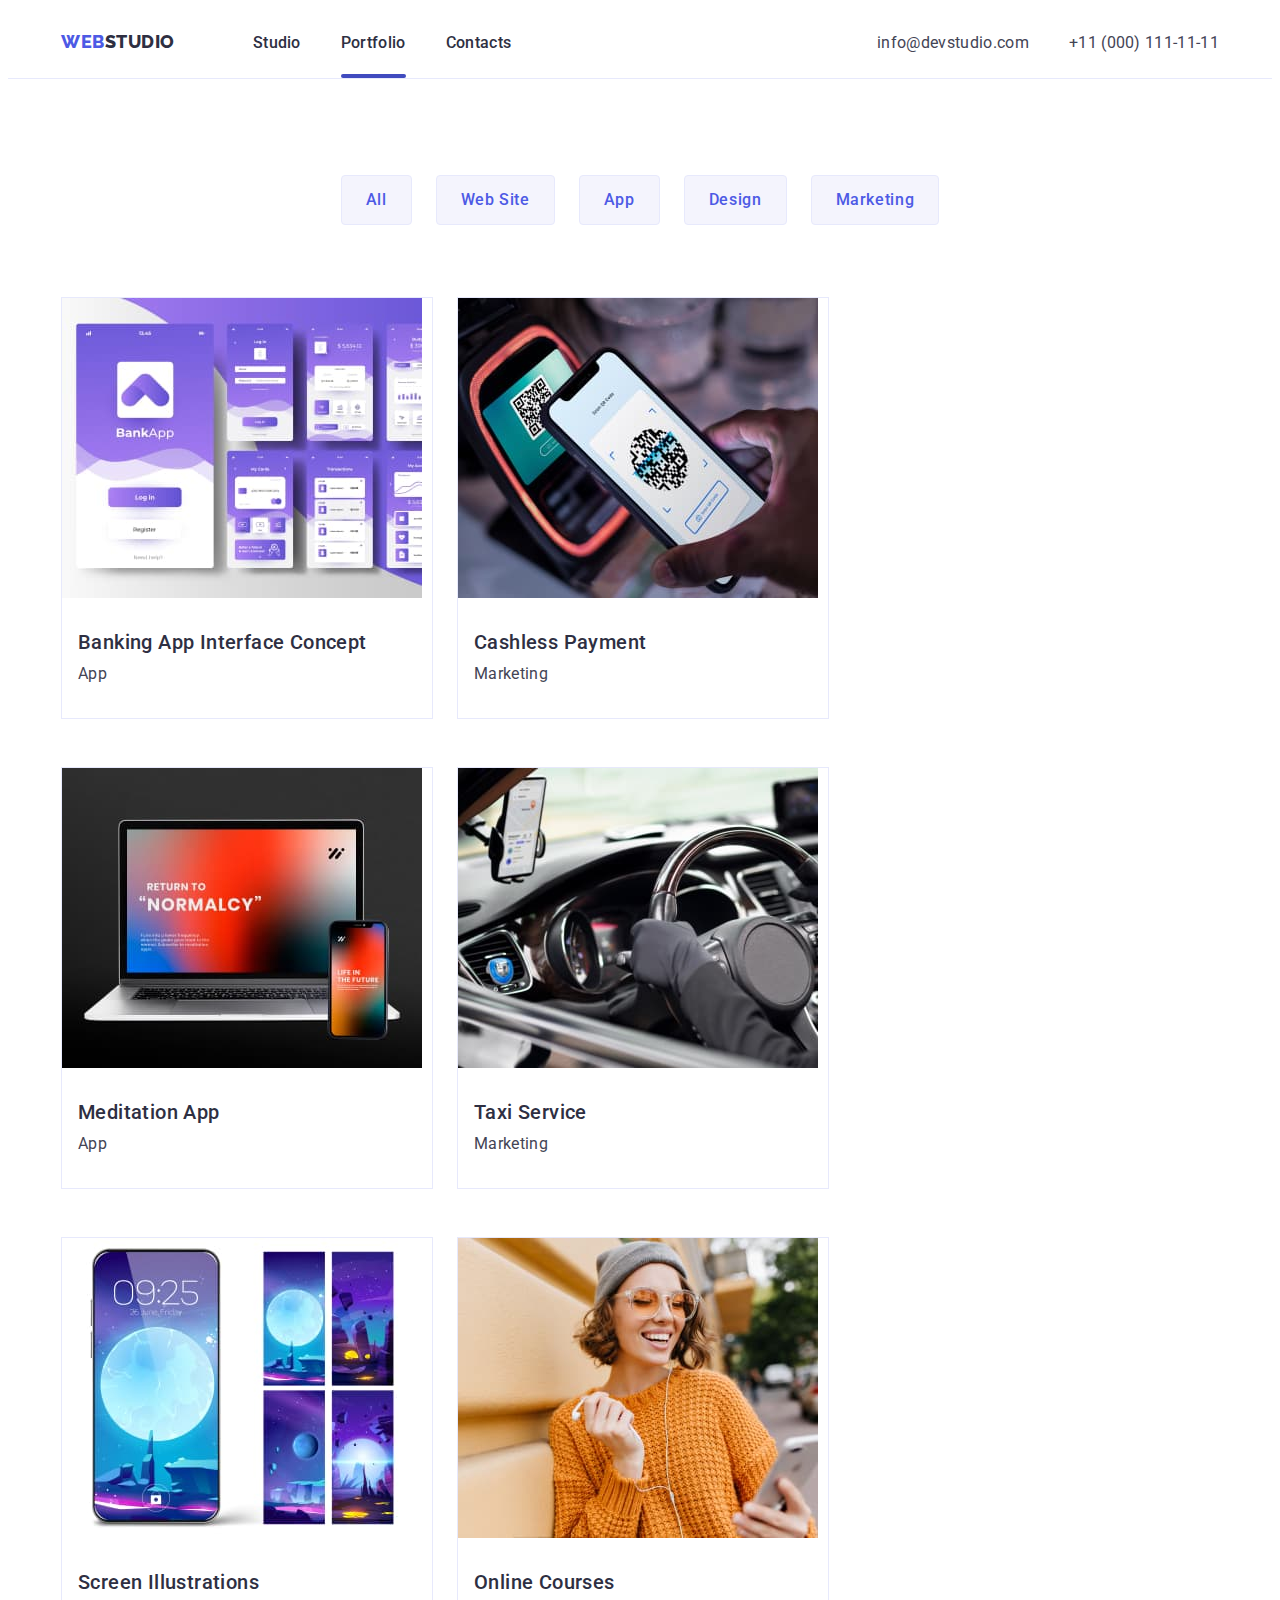
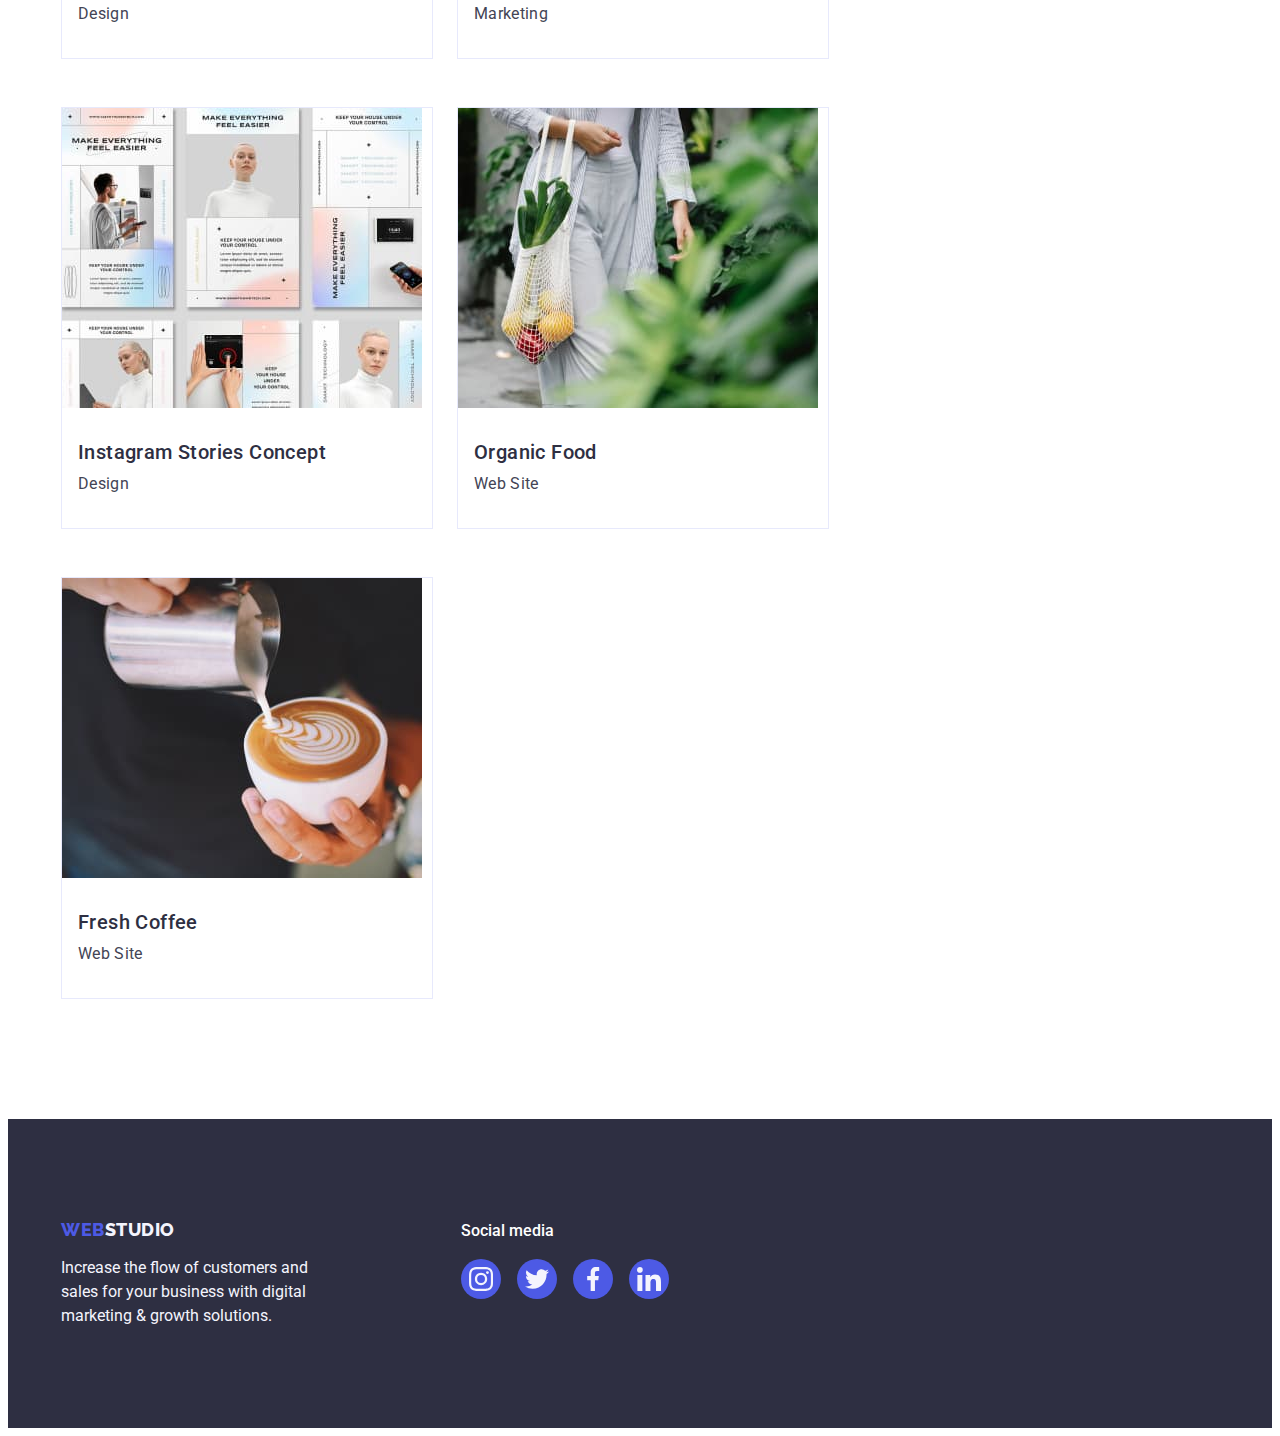
==== portfolio.html @ f5958196 "victori" ====
<!DOCTYPE html>
<html lang="en">

<head>
    <meta charset="UTF-8">
    <meta http-equiv="X-UA-Compatible" content="IE=edge">
    <meta name="viewport" content="width=device-width, initial-scale=1.0">
    <title>WebStudio</title>
    <link href="https://fonts.googleapis.com/css2?family=Raleway:wght@800&family=Roboto:wght@400;500;700&display=swap"
        rel="stylesheet" />
    <link rel="preconnect" href="https://fonts.googleapis.com">
    <link rel="preconnect" href="https://fonts.gstatic.com" crossorigin>
    <link rel="stylesheet" href="https://cdnjs.cloudflare.com/ajax/libs/modern-normalize/1.1.0/modern-normalize.min.css"
        integrity="sha512-wpPYUAdjBVSE4KJnH1VR1HeZfpl1ub8YT/NKx4PuQ5NmX2tKuGu6U/JRp5y+Y8XG2tV+wKQpNHVUX03MfMFn9Q=="
        crossorigin="anonymous" referrerpolicy="no-referrer" />
    <link rel="stylesheet" href="./css/styles.css" />
</head>

<body>
    <!-- Шапка сайта -->
    <header class="header-nav">
        <div class="container navigation">

            <nav class="navigation">
                <a class="logo link" href="./index.html">Web<span class="web-logo">Studio</span></a>
                <ul class="list menu">
                    <li class="roster"><a class="link-nav link" href="./index.html">Studio</a></li>
                    <li class="roster"><a class="link-nav link active" href="./portfolio.html">Portfolio</a></li>
                    <li class="roster"><a class="link-nav link" href="./contacts.html">Contacts</a></li>
                </ul>
            </nav>
            <address class="add">
                <ul class="telm list">
                    <li class="adress-li"><a class="adress link" href="mailto:info@devstudio.com">info@devstudio.com</a>
                    </li>
                    <li class="adress-li"><a class="adress link" href="tel:+110001111111">+11 (000) 111-11-11</a></li>
                </ul>
            </address>

        </div>
    </header>
    <!-- Унікальний котент сторінки -->
    <main>
        <!-- Кнопки навігації -->
        <section class="portfolio">
            <div class="container">
                <h1 hidden>Services</h1>
                <ul class="list li-button">
                    <li class="li-butt"><button class="button" type="button">All</button></li>
                    <li class="li-butt"><button class="button" type="button">Web Site</button></li>
                    <li class="li-butt"><button class="button" type="button">App</button></li>
                    <li class="li-butt"><button class="button" type="button">Design</button></li>
                    <li class="li-butt"><button class="button" type="button">Marketing</button></li>
                </ul>
                <!-- Контент -->
                <ul class="list wraper">
                    <li class="link blok ">
                        <a href="" class="link overlay-fix">
                            <div class="overlay-bac">
                                <div class="overlay">
                                    <p class="overlay-text">14 Stylish and User-Friendly App Design Concepts · Task
                                        Manager App · Calorie
                                        Tracker App · Exotic Fruit Ecommerce App · Cloud Storage App</p>
                                </div>
                                <img src="./images/BankingAppInterfaceConcept.jpg"
                                    alt="Banking App Interface Concept" />

                            </div>
                            <div class="card ">
                                <h2 class="title">Banking App Interface Concept</h2>
                                <p class="pag">App</p>
                            </div>


                        </a>
                    </li>
                    <li class="link blok ">
                        <a href="" class="link overlay-fix ">
                            <div class="overlay-bac">
                                <div class="overlay">
                                    <p class="overlay-text">14 Stylish and User-Friendly App Design Concepts · Task
                                        Manager App · Calorie
                                        Tracker App · Exotic Fruit Ecommerce App · Cloud Storage App</p>
                                </div>
                                <img src="./images/CashlessPayment.jpg" alt="Cashless Payment" />
                            </div>
                            <div class="card">
                                <h2 class="title">
                                    Cashless Payment
                                </h2>
                                <p class="pag">Marketing</p>
                            </div>
                        </a>
                    </li>
                    <li class="link blok ">
                        <a href="" class="link overlay-fix">
                            <div class="overlay-bac">
                                <div class="overlay">
                                    <p class="overlay-text">14 Stylish and User-Friendly App Design Concepts · Task
                                        Manager App · Calorie
                                        Tracker App · Exotic Fruit Ecommerce App · Cloud Storage App</p>
                                </div>
                                <img src="./images/MeditationApp.jpg" alt="Meditation App" />
                            </div>
                            <div class="card">
                                <h2 class="title">
                                    Meditation App
                                </h2>
                                <p class="pag">App</p>
                            </div>
                        </a>
                    </li>
                    <li class="link blok ">
                        <a href="" class="link overlay-fix">
                            <div class="overlay-bac">
                                <div class="overlay">
                                    <p class="overlay-text">14 Stylish and User-Friendly App Design Concepts · Task
                                        Manager App · Calorie
                                        Tracker App · Exotic Fruit Ecommerce App · Cloud Storage App</p>
                                </div>
                                <img src="./images/TaxiService.jpg" alt="Taxi Service" />
                            </div>
                            <div class="card">
                                <h2 class="title">
                                    Taxi Service
                                </h2>
                                <p class="pag">Marketing</p>
                            </div>
                        </a>
                    </li>
                    <li class="link blok ">
                        <a href="" class="link overlay-fix">
                            <div class="overlay-bac">
                                <div class="overlay">
                                    <p class="overlay-text">14 Stylish and User-Friendly App Design Concepts · Task
                                        Manager App · Calorie
                                        Tracker App · Exotic Fruit Ecommerce App · Cloud Storage App</p>
                                </div>
                                <img src="./images/ScreenIllustrations.jpg" alt="Screen Illustrations" />
                            </div>
                            <div class="card">
                                <h2 class="title">
                                    Screen Illustrations
                                </h2>
                                <p class="pag">Design</p>
                            </div>
                        </a>
                    </li>
                    <li class="link blok ">
                        <a href="" class="link overlay-fix">
                            <div class="overlay-bac">
                                <div class="overlay">
                                    <p class="overlay-text">14 Stylish and User-Friendly App Design Concepts · Task
                                        Manager App · Calorie
                                        Tracker App · Exotic Fruit Ecommerce App · Cloud Storage App</p>
                                </div>
                                <img src="./images/OnlineCourses.jpg" alt="Online Courses" />
                            </div>
                            <div class="card">
                                <h2 class="title">
                                    Online Courses
                                </h2>
                                <p class="pag">Marketing</p>
                            </div>
                        </a>
                    </li>
                    <li class="link blok ">
                        <a href="" class="link overlay-fix">
                            <div class="overlay-bac">
                                <div class="overlay">
                                    <p class="overlay-text">14 Stylish and User-Friendly App Design Concepts · Task
                                        Manager App · Calorie
                                        Tracker App · Exotic Fruit Ecommerce App · Cloud Storage App</p>
                                </div>
                                <img src="./images/InstagramStoriesConcept.jpg" alt="Instagram Stories Concept" />
                            </div>
                            <div class="card">
                                <h2 class="title">
                                    Instagram Stories Concept
                                </h2>
                                <p class="pag">Design</p>
                            </div>
                        </a>
                    </li>
                    <li class="link blok ">
                        <a href="" class="link overlay-fix">
                            <div class="overlay-bac">
                                <div class="overlay">
                                    <p class="overlay-text">14 Stylish and User-Friendly App Design Concepts · Task
                                        Manager App · Calorie
                                        Tracker App · Exotic Fruit Ecommerce App · Cloud Storage App</p>
                                </div>
                                <img src="./images/OrganicFood.jpg" alt="Organic Food" />
                            </div>
                            <div class="card">
                                <h2 class="title">
                                    Organic Food
                                </h2>
                                <p class="pag">Web Site</p>
                            </div>
                        </a>
                    </li>
                    <li class="link blok ">
                        <a href="" class="link overlay-fix">
                            <div class="overlay-bac">
                                <div class="overlay">
                                    <p class="overlay-text">14 Stylish and User-Friendly App Design Concepts · Task
                                        Manager App · Calorie
                                        Tracker App · Exotic Fruit Ecommerce App · Cloud Storage App</p>
                                </div>
                                <img src="./images/FreshCoffee.jpg" alt="Fresh Coffee" />
                            </div>
                            <div class="card">
                                <h2 class="title">
                                    Fresh Coffee
                                </h2>
                                <p class="pag">Web Site</p>
                            </div>
                        </a>
                    </li>
                </ul>
            </div>
        </section>

    </main>

    <footer class="bgc ">
        <div class="container media">
            <div class="end">
                <a class="log link" href="./index.html">Web<span class="logofooter">Studio</span></a>
                <p class="footer">Increase the flow of customers and <br> sales for your business with digital<br>
                    marketing
                    &
                    growth solutions.</p>
            </div>
            <div>
                <h2 class="media-title">Social media</h2>
                <ul class=" media list">
                    <li class="team-soclist">
                        <a href="" class="icon-soc">
                            <svg width="24px" height="24px">
                                <use href="./images/symbol-defs.svg#icon-instagram-2"> </use>
                            </svg>
                        </a>
                    </li>
                    <li class="team-soclist">
                        <a href="" class="icon-soc">
                            <svg width="24px" height="24px">
                                <use href="./images/symbol-defs.svg#icon-twitter-1"> </use>
                            </svg>
                        </a>
                    </li>
                    <li class="team-soclist">
                        <a href="" class="icon-soc">
                            <svg width="24px" height="24px">
                                <use href="./images/symbol-defs.svg#icon-facebook-1"> </use>
                            </svg>
                        </a>
                    </li>
                    <li class="team-soclist">
                        <a href="" class="icon-soc">
                            <svg width="24px" height="24px">
                                <use href="./images/symbol-defs.svg#icon-linkedin-1"> </use>
                            </svg>
                        </a>
                    </li>
                </ul>
            </div>
        </div>
    </footer>

</body>

</html>
---- css/styles.css ----
:root {
  --primari-text-color: #ffffff;
  --title-text-color: #434455;
  --accent-color: #2e2f42;
  --button-fon-color: #404bbf;
  --button-text-color: #4d5ae5;
  --button-fon-pasiv: #e7e9fc;
  --knopka-fon: #f4f4fd;
  --our-li: #e7e9fc;
  --hover-icon: #404bbf;
  --mudal: #fcfcfc;
  --background-foter-icon: #31d0aa;
  --card-hover: 0px 1px 6px rgba(46, 47, 66, 0.08),
    0px 1px 1px rgba(46, 47, 66, 0.16), 0px 2px 1px rgba(46, 47, 66, 0.08);
  --form-color: #8e8f99;
}

body {
  font-family: Roboto, sans-serif;
  font-size: 16px;
  color: var(--title-text-color);
  background-color: var(--primari-text-color);
}

p,
h1,
h2,
h3,
h4,
h5,
h6 {
  margin: 0;
}

ul {
  margin: 0;
  padding-inline-start: 0;
}
.link {
  text-decoration: none;
}
.list {
  list-style: none;
}

.container {
  width: 1158px;
  margin: 0 auto;
  padding-left: 15px;
  padding-right: 15px;
}

.menu {
  display: flex;
}

.roster:not(:last-child) {
  margin-right: 40px;
}
.navigation {
  display: flex;
}
.header-nav {
  border-bottom: 1px solid#E7E9FC;
}

.link-nav {
  display: block;
  font-weight: 500;
  line-height: 1.5;
  letter-spacing: 0.02em;
  color: var(--accent-color);
  text-decoration: none;
  padding-top: 23px;
  padding-bottom: 23px;
  position: relative;
  transition: color 250ms cubic-bezier(0.4, 0, 0.2, 1);
}

.link-nav:hover {
  color: var(--button-fon-color);
}
.link-nav:focus {
  color: var(--button-fon-color);
}
.active::after {
  content: "";
  position: absolute;
  width: 100%;
  height: 4px;
  left: 0px;
  bottom: 0px;
  background: var(--button-fon-color);
  border-radius: 4px;
}
.logo {
  margin-right: 78px;
  padding-top: 23px;
  padding-bottom: 23px;
  font-family: Raleway, sans-serif;
  font-weight: 800;
  font-size: 18px;
  line-height: 1.17;
  letter-spacing: 0.03em;
  color: var(--button-text-color);
  text-transform: uppercase;
}

.web-logo {
  color: var(--accent-color);
}

/* маил тел */
.add {
  display: flex;
  align-items: center;
  margin-left: auto;
}
.telm {
  display: flex;
  font-style: normal;
}
.adress {
  padding-top: 23px;
  padding-bottom: 23px;
  line-height: 1.5;
  letter-spacing: 0.02em;
  color: var(--title-text-color);
  transition: color 250ms cubic-bezier(0.4, 0, 0.2, 1);
}

.adress-li:not(:first-child) {
  margin-left: 40px;
}

.adress:hover {
  color: var(--button-fon-color);
}
.adress:focus {
  color: var(--button-fon-color);
}

/* button */
.li-button {
  justify-content: center;
  display: flex;
  flex-direction: row;
  transition: box-shadow 250ms cubic-bezier(0.4, 0, 0.2, 1);
}
.li-butt:hover {
  box-shadow: 0px 3px 1px rgba(0, 0, 0, 0.1), 0px 2px 1px rgba(0, 0, 0, 0.08),
    0px 2px 2px rgba(0, 0, 0, 0.12);
  border-radius: 4px;
}

.li-butt:not(:last-child) {
  margin-right: 24px;
}
.button {
  font-family: Roboto, sans-serif;
  font-weight: 500;
  font-size: 16px;
  line-height: 1.5;
  letter-spacing: 0.04em;
  color: var(--button-text-color);
  box-sizing: border-box;
  padding: 12px 24px;
  background: var(--knopka-fon);
  border: 1px solid var(--button-fon-pasiv);
  border-radius: 4px;
  cursor: pointer;
  transition: background-color 250ms cubic-bezier(0.4, 0, 0.2, 1),
    border 250ms cubic-bezier(0.4, 0, 0.2, 1),
    color 250ms cubic-bezier(0.4, 0, 0.2, 1);
}
.button:hover {
  color: var(--primari-text-color);
  background-color: var(--button-fon-color);
  border: 1px solid var(--button-fon-color);
}

.button:focus {
  color: var(--primari-text-color);
  background-color: var(--button-fon-color);
  transition: 250ms cubic-bezier(0.4, 0, 0.2, 1);
}
.backdrop {
  position: fixed;
  width: 100%;
  height: 100%;
  left: 0px;
  top: 0px;
  background: rgba(46, 47, 66, 0.4);
  transition: opacity 250ms cubic-bezier(0.4, 0, 0.2, 1),
    visibility 250ms cubic-bezier(0.4, 0, 0.2, 1);
}

.is-hidden {
  opacity: 0;
  visibility: 0;
  pointer-events: none;
}
.backdrop.is-hidden .modal {
  top: 50%;
  left: 50%;
  transform: translate(-50%, -50%) scale(1.3);
}
.modal {
  width: 408px;
  height: 584px;
  background: var(--mudal);
  box-shadow: 0px 1px 1px rgba(0, 0, 0, 0.14), 0px 1px 3px rgba(0, 0, 0, 0.12),
    0px 2px 1px rgba(0, 0, 0, 0.2);
  border-radius: 4px;
  position: absolute;
  top: 50%;
  left: 50%;
  transform: translate(-50%, -50%) scale(1);
  transition: transform 250ms cubic-bezier(0.4, 0, 0.2, 1);
}

.close {
  display: flex;
  position: absolute;
  width: 24px;
  height: 24px;
  top: 24px;
  right: 24px;
  background: var(--our-li);
  border-radius: 50%;
  border: 1px solid rgba(0, 0, 0, 0.1);
  transition: background-color 250ms cubic-bezier(0.4, 0, 0.2, 1);
}
.close:hover {
  background-color: var(--button-fon-color);
  cursor: pointer;
}
.close:focus {
  background-color: var(--button-fon-color);
  cursor: pointer;
}

.icon-close {
  display: flex;
  position: absolute;
  width: 8px;
  height: 8px;
  fill: #2e2f42;
  top: 50%;
  left: 50%;
  transform: translate(-50%, -50%);
  transition: fill 250ms cubic-bezier(0.4, 0, 0.2, 1);
}
.close:hover .icon-close,
.close:focus .icon-close {
  fill: var(--primari-text-color);
}

.form-text {
  font-weight: 500;
  font-size: 16px;
  line-height: 1.5;
  text-align: center;
  letter-spacing: 0.02em;
  color: var(--accent-color);
  margin-bottom: 8px;
  margin-top: 72px;
}
.form-blok {
  display: flex;
  flex-direction: column;
  padding-right: 24px;
  padding-left: 24px;
}
.title-form {
  padding-top: 8px;
  padding-bottom: 4px;
  font-size: 12px;
  line-height: 14px;
  font-style: normal;
  letter-spacing: 0.01em;
  color: var(--form-color);
}
.from-name {
  outline: transparent;
  width: 100%;
  height: 40px;
  padding-left: 38px;
  border: 1px solid rgba(46, 47, 66, 0.4);
  border-radius: 4px;
  transition: border-color 250ms cubic-bezier(0.4, 0, 0.2, 1);
}
.from-name:focus {
  border: 1px solid var(--button-text-color);
}
.from-name:focus + .form-icon {
  fill: var(--button-text-color);
}

.form-icom-wrap {
  position: relative;
}
.form-icon {
  position: absolute;
  left: 19px;
  top: 50%;
  transform: translateY(-50%);
  fill: var(--accent-color);
  transition: fill 250ms cubic-bezier(0.4, 0, 0.2, 1);
}

.from-comets {
  display: block;
  outline: transparent;
  resize: none;
  padding-top: 8px;
  padding-left: 16px;
  width: 100%;
  height: 120px;
  border: 1px solid rgba(46, 47, 66, 0.4);
  border-radius: 4px;
  transition: border 250ms cubic-bezier(0.4, 0, 0.2, 1);
}
.from-comets:focus {
  border: 1px solid var(--button-text-color);
}
.from-comets::placeholder {
  font-size: 12px;
  line-height: 14px;
  letter-spacing: 0.04em;
  color: rgba(46, 47, 66, 0.4);
}
.from-checkbox {
  margin-top: 16px;
  width: 16px;
  height: 16px;
  padding-left: 38px;
  cursor: pointer;
  border: 1px solid rgba(46, 47, 66, 0.4);
  border-radius: 2px;
}
.from-privacy {
  display: flex;
  align-items: center;
  gap: 8px;
  margin-bottom: 24px;
}
.label-check {
  font-size: 12px;
  line-height: 14px;
  letter-spacing: 0.04em;
  color: var(--form-color);
}
.label-check span {
  display: flex;
  width: 16px;
  height: 16px;
  margin-right: 8px;
  border: 1px solid rgba(46, 47, 66, 0.4);
  border-radius: 2px;
  justify-content: center;
  align-items: center;
  fill: transparent;
  transition: fill, background-color, 250ms cubic-bezier(0.4, 0, 0.2, 1),
    250ms cubic-bezier(0.4, 0, 0.2, 1);
}
.from-checkbox:checked + .label-check span {
  fill: var(--knopka-fon);
  background-color: var(--button-fon-color);
  border: 1px solid var(--hover-icon);
  border-radius: 2px;
}
.from-checkbox:focus + .label-check span {
  border-radius: 2px;
}
.form-icom-clik {
  padding-top: 16px;
  display: flex;
  justify-content: flex-start;
}

.checkbox-policy {
  margin-top: 16px;
  font-size: 12px;
  line-height: 14px;
  letter-spacing: 0.04em;
  color: var(--form-color);
}
.privacy {
  font-family: "Roboto";
  font-style: normal;
  font-weight: 400;
  padding-left: 4px;
  font-size: 12px;
  line-height: 1, 16;
  line-height: 1.33;
  color: var(--button-text-color);
}

.modal-form-btn {
  display: flex;
  width: 169px;
  height: 56px;
  left: 635px;
  top: 584px;
  color: var(--primari-text-color);
  background: var(--button-text-color);
  box-shadow: 0px 4px 4px rgba(0, 0, 0, 0.15);
  border-radius: 4px;
  justify-content: center;
  align-items: center;
  border: none;
  cursor: pointer;
  transform: background-color 250ms cubic-bezier(0.4, 0, 0.2, 1);
}
.modal-form-btn:focus,
.modal-form-btn:hover {
  background-color: var(--button-fon-color);
}
.but-box {
  margin-top: 24px;
  display: flex;
  justify-content: center;
}

/* content */

.wraper {
  margin-top: 72px;
  display: flex;
  flex-wrap: wrap;
  gap: 48px 24px;
}
.portfolio {
  padding-top: 96px;
  padding-bottom: 120px;
}

.blok {
  border: 1px solid var(--our-li);
  width: calc((100% - 48px) / 3);
  transition: box-shadow 250ms cubic-bezier(0.4, 0, 0.2, 1);
}
.blok:hover {
  border: 1px solid var(--knopka-fon);
  box-shadow: var(--card-hover);
}
.overlay-bac {
  position: relative;
  overflow: hidden;
  width: 360px;
  height: 300px;
}
.overlay:before {
  display: inline-block;
  content: "";
  position: absolute;
  width: 100%;
  height: 100%;
  left: 0px;
  top: 0px;
  background-color: var(--button-text-color);
  transform: translateY(100%);
  transition: transform 250ms cubic-bezier(0.4, 0, 0.2, 1);
}

.blok:hover .overlay:before {
  transform: translateY(0);
}
.overlay-fix {
  position: relative;
  width: 100%;
  height: 100%;
}
.overlay-fix:focus .overlay:before {
  transform: translateY(0);
}
.overlay-text {
  width: 360px;
  height: 300px;
  padding: 40px 32px;
  position: absolute;
  line-height: 24px;
  letter-spacing: 0.02em;
  color: var(--knopka-fon);
  transform: translateY(100%);
  transition: transform 250ms cubic-bezier(0.4, 0, 0.2, 1);
}
.blok:hover .overlay-text {
  transform: translateY(0);
}
.overlay-fix:focus .overlay-text {
  transform: translateY(0);
}

.title {
  padding-bottom: 8px;
  font-weight: 500;
  font-size: 20px;
  line-height: 1.2;
  letter-spacing: 0.02em;
  color: var(--accent-color);
}
.pag {
  line-height: 1.5;
  letter-spacing: 0.02em;
  color: var(--title-text-color);
}
.card {
  width: 360px;
  padding-left: 16px;
  padding-bottom: 32px;
  padding-top: 32px;
  padding-right: 16px;
}
/* ---------------------------------------Cлоган---------------------------- */
.tagline {
  display: flex;
  justify-content: space-between;
  gap: 24px;
}
.li-slog {
  width: 264px;
}
.antenna {
  display: flex;
  width: 264px;
  height: 112px;
  background-color: var(--knopka-fon);
  border-radius: 4px;
  margin-bottom: 8px;
  align-items: center;
  justify-content: center;
}
.slogan {
  padding-top: 120px;
}

/* ---------------------------------------Our team-------------------------------------- */
.team-h {
  margin-bottom: 72px;
  font-size: 36px;
  line-height: 1.11;
  text-align: center;
  letter-spacing: 0.02em;
  text-transform: capitalize;
  color: var(--accent-color);
  white-space: nowrap;
}
.team-bg {
  background-color: var(--knopka-fon);
}
.ourteam {
  display: flex;
}
.ourteam:nth-child(4n) {
  margin-right: 0px;
}
.li-index {
  border: 1px solid var(--our-li);
  width: calc((100% - 74px) / 4);
  margin-right: 24px;
  font-weight: 500;
  font-size: 20px;
  line-height: 1.2;
  text-align: center;
  letter-spacing: 0.02em;
  color: var(--accent-color);
  background-color: var(--primari-text-color);
  box-shadow: 0px 1px 6px rgba(46, 47, 66, 0.08),
    0px 1px 1px rgba(46, 47, 66, 0.16), 0px 2px 1px rgba(46, 47, 66, 0.08);
  border-radius: 0px 0px 4px 4px;
}
.div-our {
  padding-top: 32px;
  padding-bottom: 32px;
}
.li-team {
  padding-bottom: 8px;
  font-weight: 500;
  font-size: 20px;
  line-height: 1.2;
  text-align: center;
  letter-spacing: 0.02em;
  color: var(--accent-color);
}
.li-index:nth-child(4n) {
  margin-right: 0px;
}
.par-index {
  font-size: 16px;
  font-style: normal;
  line-height: 1.5;
  letter-spacing: 0.02em;
  color: var(--title-text-color);
  margin-bottom: 8px;
}
.team-soc {
  display: flex;
  gap: 24px;
  justify-content: center;
}

.team-soclist {
  width: 40px;
  height: 40px;
}
.svg-soc {
  width: 100%;
  height: 100%;
  display: flex;
  align-items: center;
  justify-content: center;
  border-radius: 50%;
  background-color: var(--button-text-color);
  transition: background-color 250ms cubic-bezier(0.4, 0, 0.2, 1);
}
.svg-soc:hover {
  background-color: var(--hover-icon);
}
.svg-soc:focus {
  background-color: var(--hover-icon);
}

/* ------------------------------------partners---------------------------------------- */
.partners {
  display: block;
  font-style: normal;
  font-weight: 700;
  font-size: 36px;
  line-height: 40px;
  text-align: center;
  letter-spacing: 0.02em;
  text-transform: capitalize;
  color: var(--accent-color);
  margin-bottom: 72px;
}
.partners-list {
  display: flex;
  gap: 24px;
  justify-content: center;
}
.partners-company {
  width: 168px;
  height: 88px;
}

.partners-item {
  display: flex;
  align-items: center;
  justify-content: center;
  width: 100%;
  height: 100%;
  fill: #8e8f99;
  border: 1px solid #8e8f99;
  border-radius: 4px;
  transition: fill 250ms cubic-bezier(0.4, 0, 0.2, 1),
    border 250ms cubic-bezier(0.4, 0, 0.2, 1);
}
.partners-item:hover {
  fill: var(--button-fon-color);
  border: 1px solid var(--button-fon-color);
}
.partners-item:focus {
  fill: var(--button-fon-color);
  border: 1px solid var(--button-fon-color);
}

/*-------------------------------------------------- futer ---------------------------*/
.bgc {
  padding-top: 100px;
  padding-bottom: 100px;
  margin: auto;
  background: var(--accent-color);
}
.end {
  width: 264px;
  margin-right: 120px;
}
.logofooter {
  color: var(--knopka-fon);
}
.log {
  margin-right: 78px;
  font-family: Raleway, sans-serif;
  font-weight: 800;
  font-size: 18px;
  line-height: 1.17;
  letter-spacing: 0.03em;
  color: var(--button-text-color);
  text-transform: uppercase;
}
.footer {
  line-height: 24px;
  padding-top: 16px;
  color: var(--knopka-fon);
}
.hero {
  background-color: var(--background-color-text);
  background-image: linear-gradient(
      rgba(46, 47, 66, 0.7),
      rgba(46, 47, 66, 0.7)
    ),
    url(../images/peopleoffice.jpg);
  max-width: 1440px;

  background-repeat: no-repeat;
  background-position: center;
  background-size: cover;
  margin: auto;
  display: flex;
  align-items: center;
  flex-direction: column;
  padding-top: 188px;
  height: 600px;
}

.hero .text {
  padding-bottom: 48px;
  text-align: center;
  font-size: 56px;
  line-height: 1.07;
  letter-spacing: 0.02em;
  color: var(--primari-text-color);
}

.buttonone {
  width: 156px;
  height: 56px;
  box-shadow: 0px 4px 4px rgba(0, 0, 0, 0.15);
  border-radius: 4px;
  border: none;
  font-family: Roboto, sans-serif;
  font-weight: 500;
  font-style: normal;
  font-size: 16px;
  line-height: 1.5;
  letter-spacing: 0.04em;
  color: var(--primari-text-color);
  background-color: var(--button-text-color);
  cursor: pointer;
  transition: background-color 250ms cubic-bezier(0.4, 0, 0.2, 1);
}
.buttonone:hover {
  background-color: var(--button-fon-color);
}
.buttonone:focus {
  background-color: var(--button-fon-color);
}

.fon-bgc {
  background: var(--knopka-fon);
}

.tagline:not(:last-child) {
  margin-right: 0px;
}

.section {
  padding-top: 120px;
  padding-bottom: 120px;
}
.tagimg {
  display: flex;
  gap: 24px;
}
.title-ind {
  padding-bottom: 8px;
  font-weight: 500;
  font-size: 20px;
  line-height: 1.2;
  letter-spacing: 0.02em;
  color: var(--accent-color);
}

.firsth {
  margin-bottom: 72px;
  font-size: 36px;
  line-height: 1.11;
  text-align: center;
  letter-spacing: 0.02em;
  text-transform: capitalize;
  color: var(--accent-color);
  white-space: nowrap;
}
.media-title {
  font-family: "Roboto";
  font-style: normal;
  font-weight: 500;
  font-size: 16px;
  line-height: 1.5;
  color: var(--primari-text-color);
  margin-bottom: 16px;
}
.media {
  display: flex;
  gap: 16px;
}
.icon-soc {
  width: 100%;
  height: 100%;
  display: flex;
  align-items: center;
  justify-content: center;
  border-radius: 50%;
  background-color: var(--button-text-color);
  transition: background-color 250ms cubic-bezier(0.4, 0, 0.2, 1);
}
.icon-soc:hover {
  background-color: var(--background-foter-icon);
}
.icon-soc:focus {
  background-color: var(--background-foter-icon);
}

.footer-soc-icon {
  margin-right: 80px;
}
.footer-form {
  display: flex;
}
.footer-email-input {
  width: 264px;
  height: 40px;
  padding-left: 16px;
  margin-right: 24px;
  border-radius: 4px;
  border: 1px solid var(--primari-text-color);
  background: none;
  outline: none;
  transform: border 250ms cubic-bezier(0.4, 0, 0.2, 1);
}
.footer-email-input:focus{
  border: 1px solid var(--button-fon-color);
}
.footer-email-input::placeholder {
  font-weight: 400;
  font-size: 12px;
  line-height: 2;
  letter-spacing: 0.04em;
  color: var(--primari-text-color);
}
.footer-modal-btn {
  width: 164px;
  height: 40px;
  display: flex;
  flex-direction: row;
  justify-content: center;
  align-items: center;
  border: none;
  cursor: pointer;
  border-radius: 4px;
  padding: 8px 24px;
  gap: 16px;
  background: var(--button-text-color);
  font-weight: 500;
  font-size: 16px;
  line-height: 1,5;
  color: var(--primari-text-color);
  transform: background-color 250ms cubic-bezier(0.4, 0, 0.2, 1);
}
.footer-modal-btn:hover {
  background: var(--button-fon-color);
}
.modal-btn-icon{
  fill: var(--primari-text-color)
}


.visually-hidden {
  position: absolute;
  width: 1px;
  height: 1px;
  margin: -1px;
  border: 0;
  padding: 0;
  white-space: nowrap;
  clip-path: inset(100%);
  clip: rect(0 0 0 0);
  overflow: hidden;
}
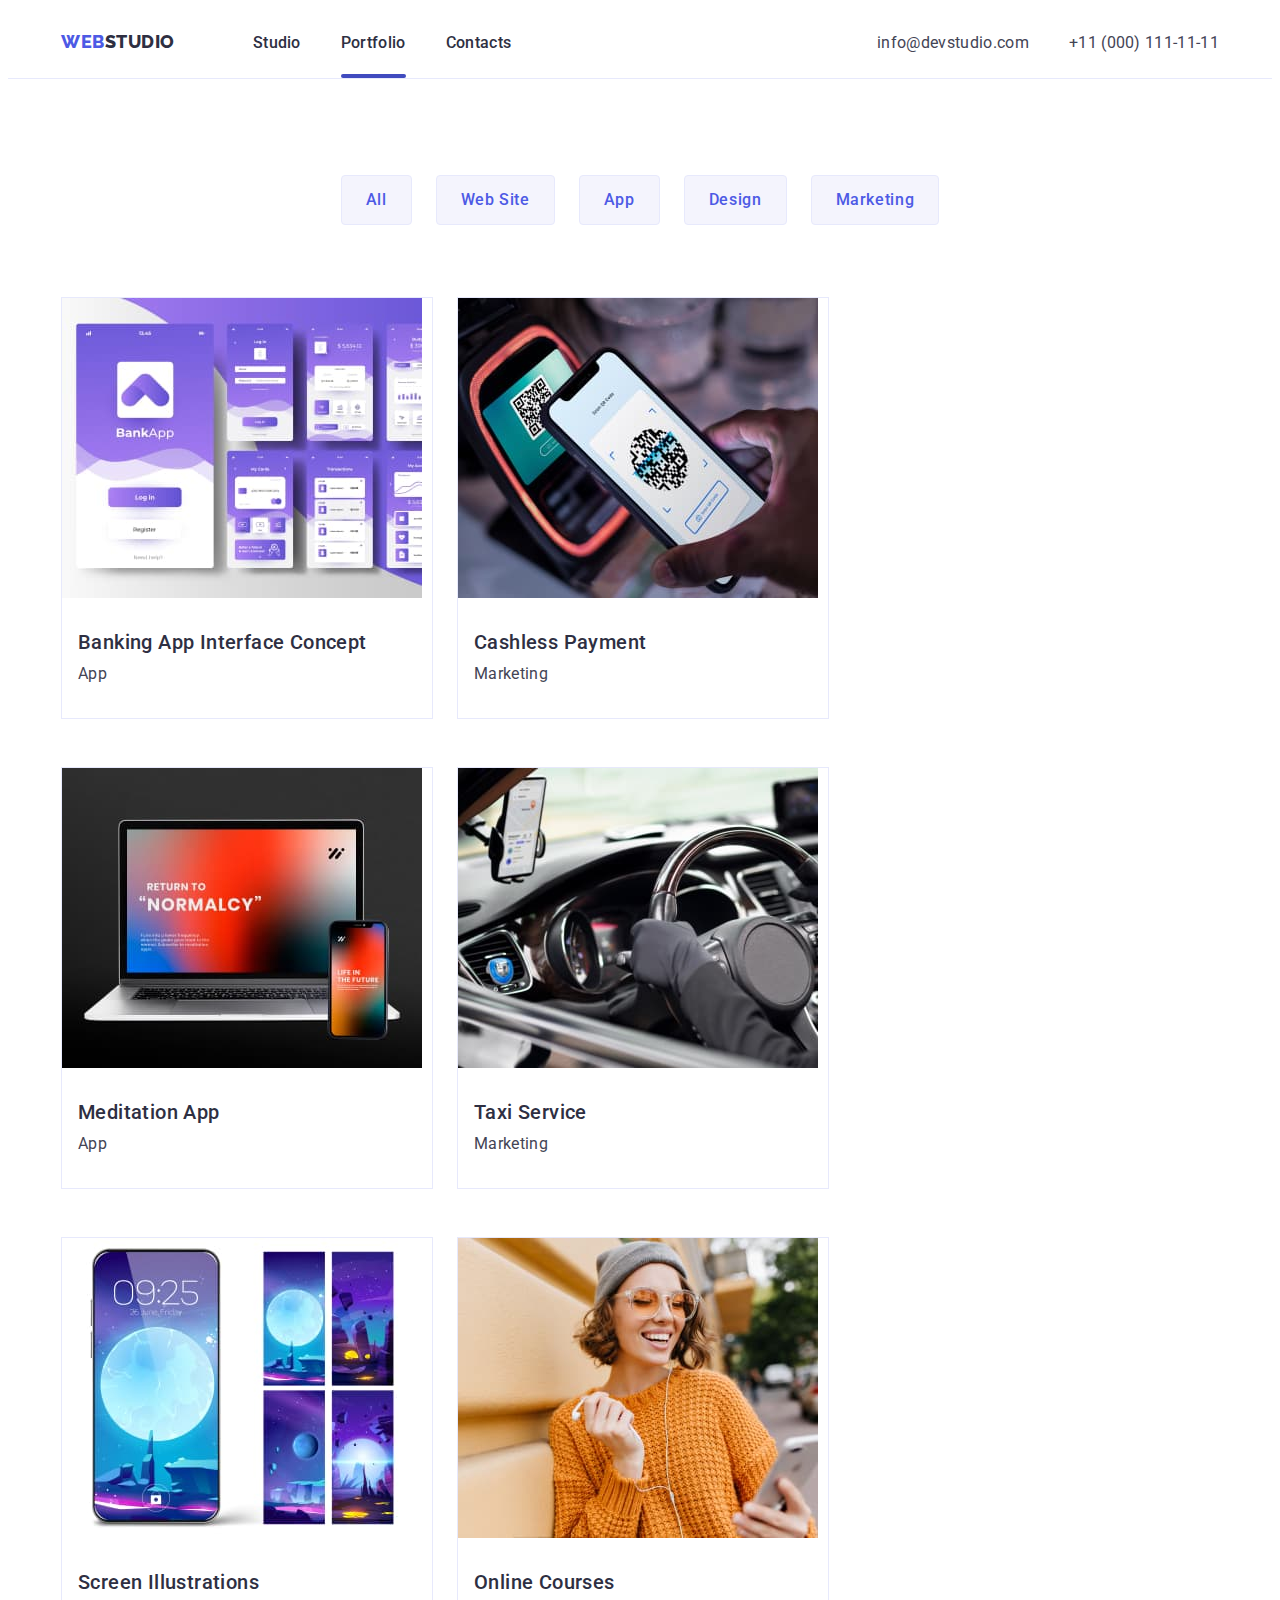
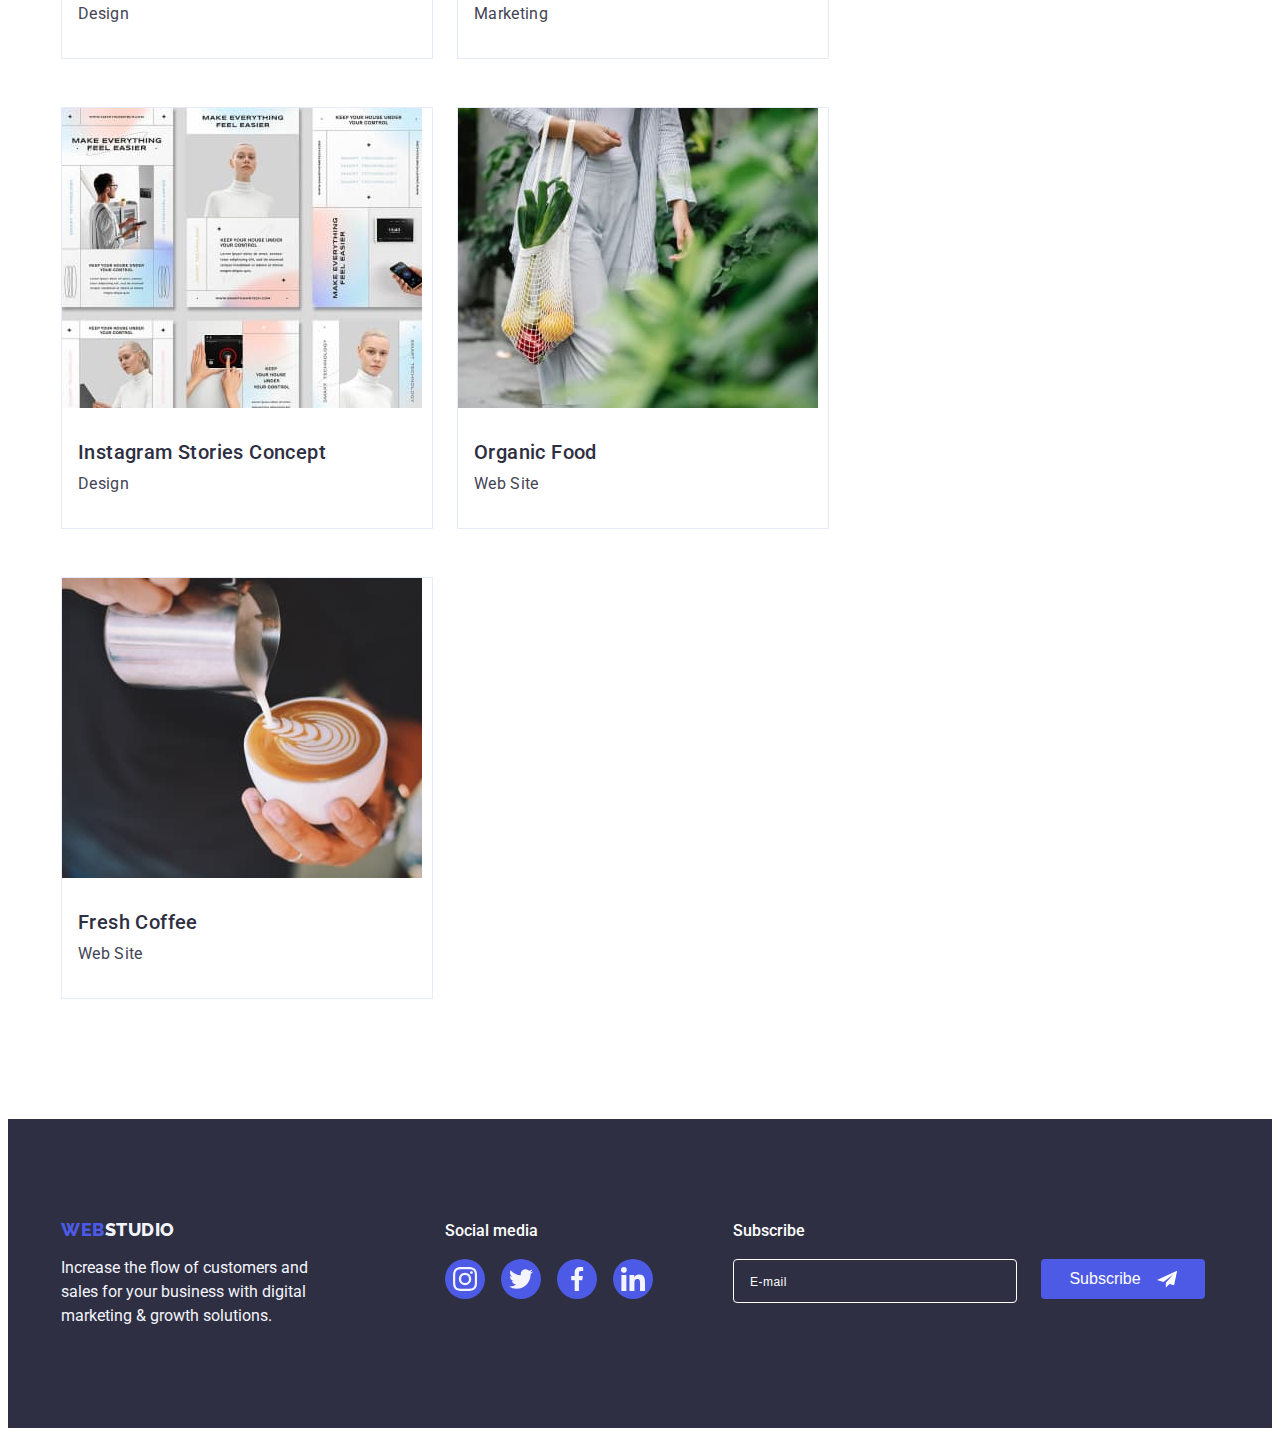
==== commit e85aa269: "last" ====
--- a/portfolio.html
+++ b/portfolio.html
@@ -225,15 +225,13 @@
     </main>
 
     <footer class="bgc ">
-        <div class="container media">
+        <div class="container footer-form">
             <div class="end">
                 <a class="log link" href="./index.html">Web<span class="logofooter">Studio</span></a>
                 <p class="footer">Increase the flow of customers and <br> sales for your business with digital<br>
-                    marketing
-                    &
-                    growth solutions.</p>
+                    marketing & growth solutions.</p>
             </div>
-            <div>
+            <div class="footer-soc-icon">
                 <h2 class="media-title">Social media</h2>
                 <ul class=" media list">
                     <li class="team-soclist">
@@ -266,6 +264,18 @@
                     </li>
                 </ul>
             </div>
+            <form>
+                <h2 class="media-title">Subscribe</h2>
+                <span class="footer-form">
+                    <input class="footer-email-input" type="text" name="user_email" placeholder="E-mail" required>
+                    <button class="footer-modal-btn" type="submit">
+                        Subscribe
+                        <svg class="modal-btn-icon" width="20" height="20">
+                            <use href="./images/symbol-defs.svg#icon-icon-send"></use>
+                        </svg>
+                    </button>
+                </span>
+            </form>
         </div>
     </footer>
 
